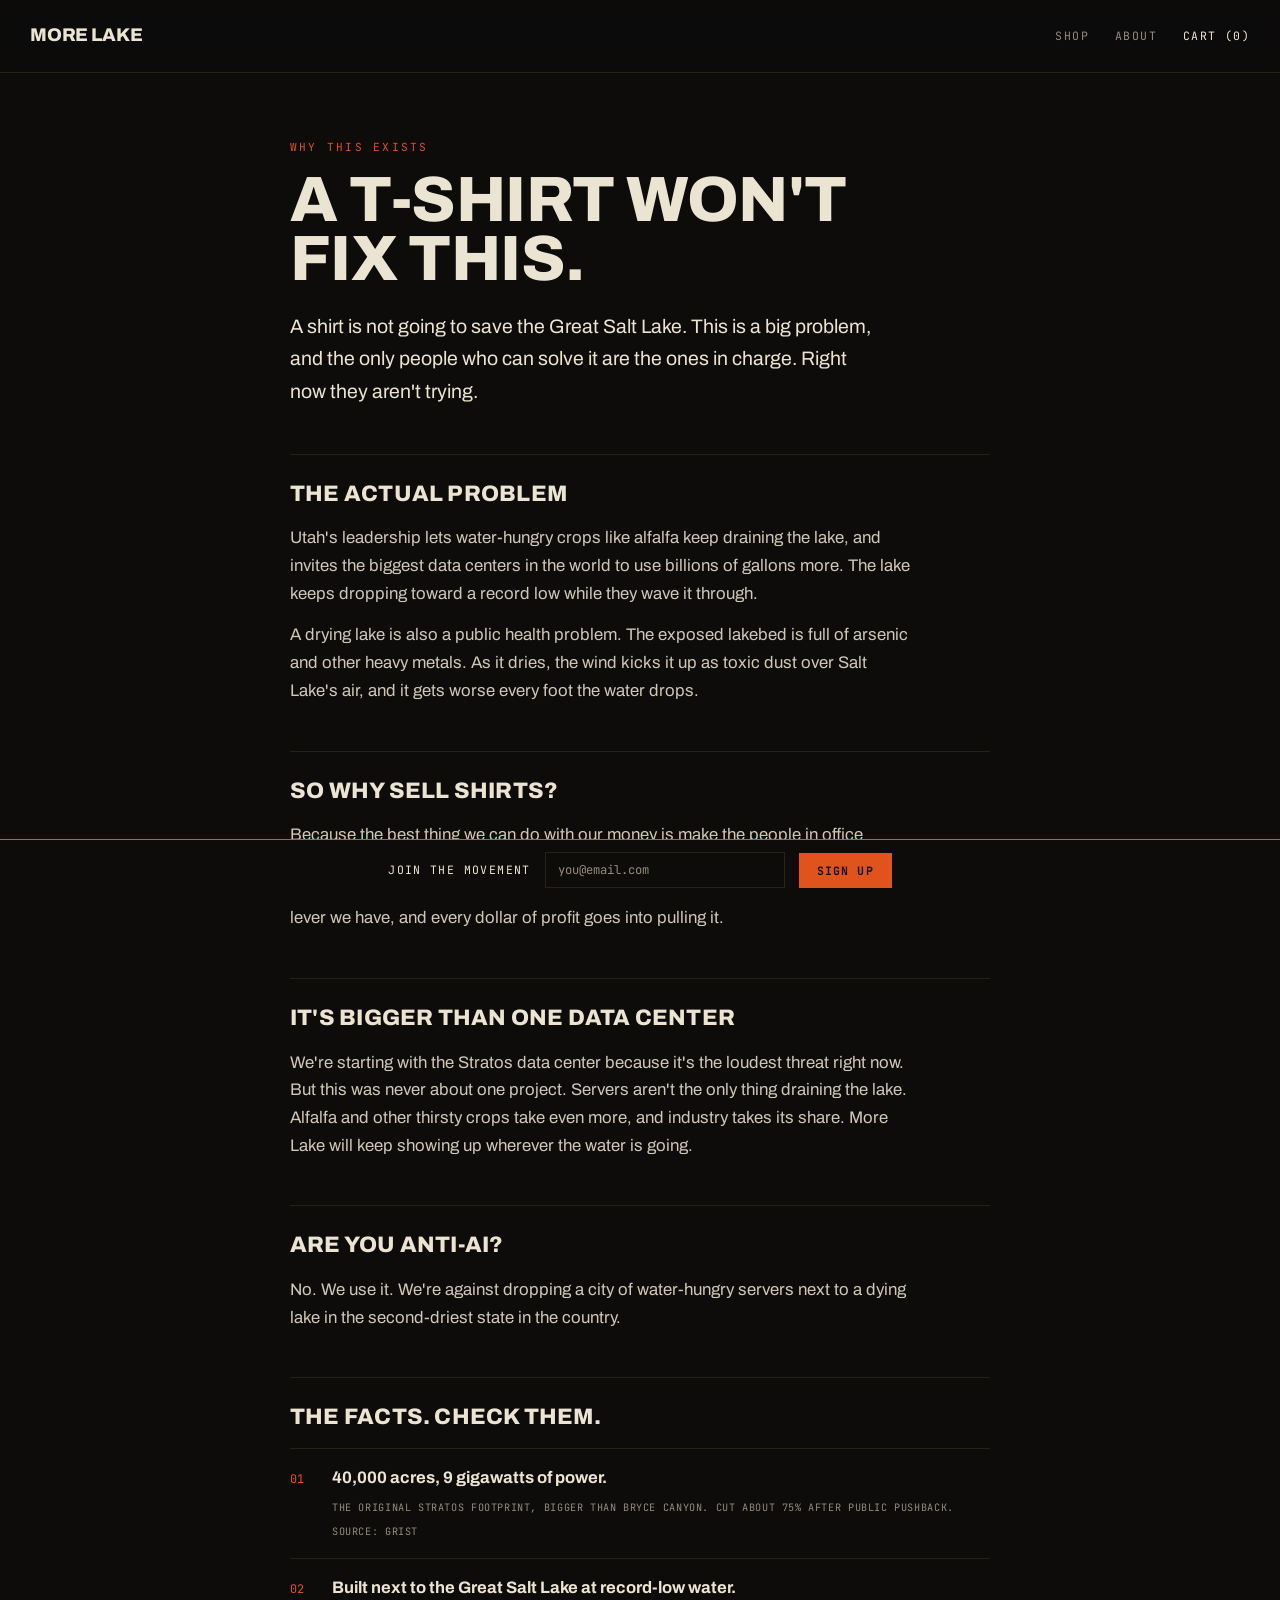
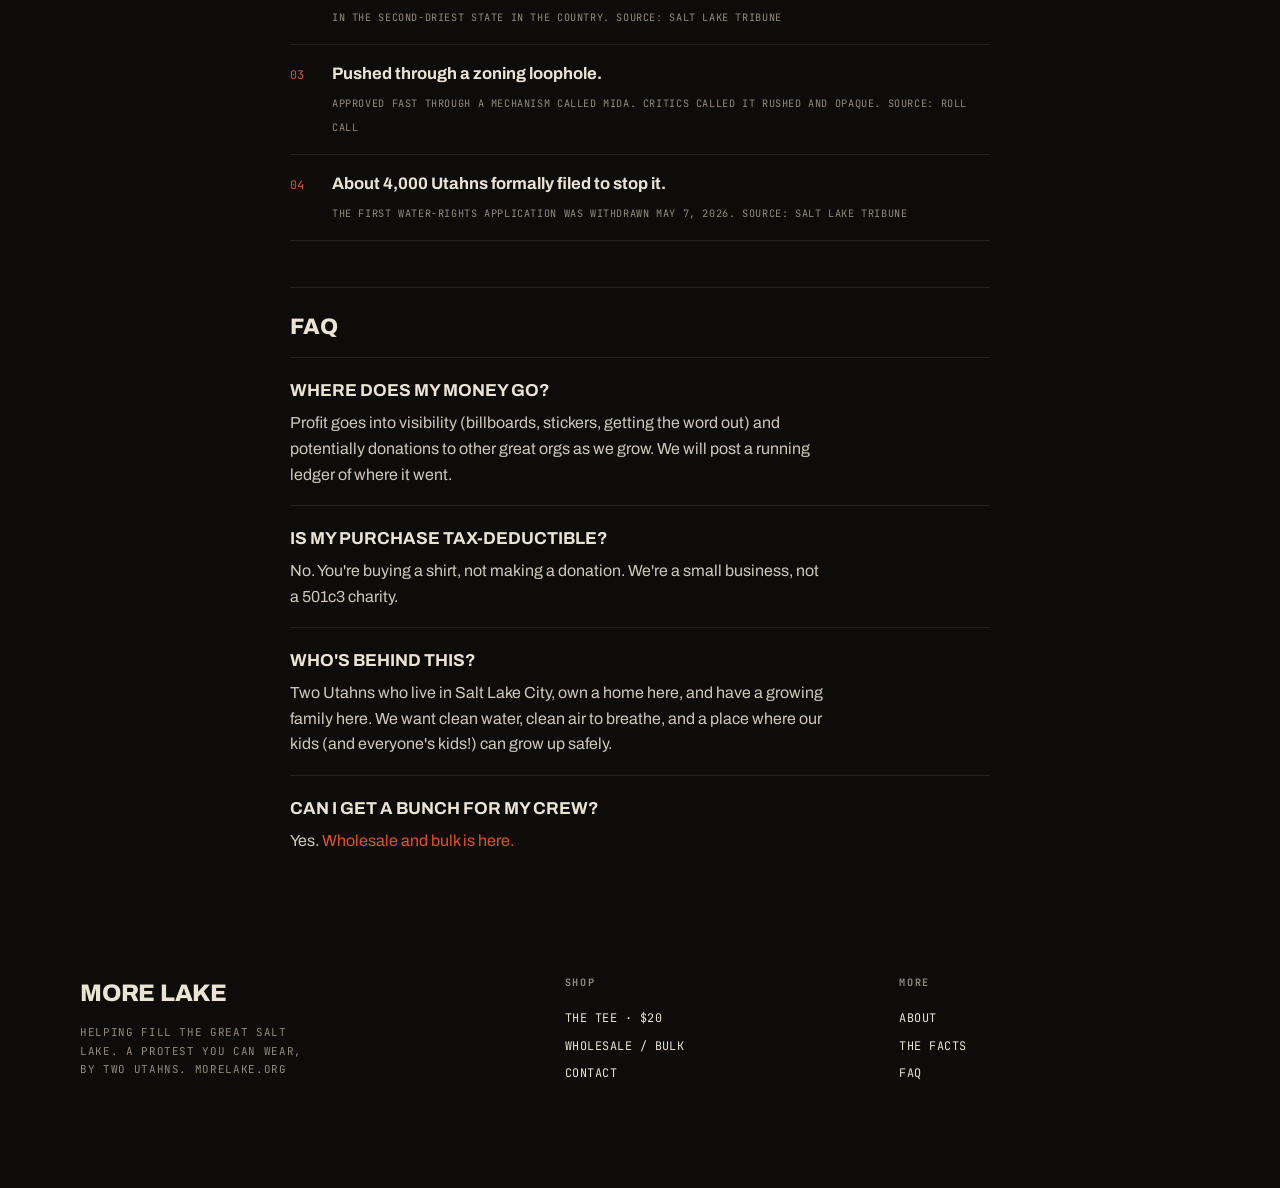
==== about.html @ 772d0efd "Initial commit: More Lake static site Shop, about, wholesale, contact. Animated dithered Great Salt " ====
<!DOCTYPE html>
<html lang="en">
<head>
<meta charset="UTF-8">
<meta name="viewport" content="width=device-width, initial-scale=1.0">
<meta http-equiv="Cache-Control" content="no-store, max-age=0">
<title>More Lake — About</title>
<link rel="preconnect" href="https://fonts.googleapis.com">
<link rel="preconnect" href="https://fonts.gstatic.com" crossorigin>
<link href="https://fonts.googleapis.com/css2?family=Archivo:wght@400;500;600;700;800;900&family=JetBrains+Mono:wght@400;500;700&display=swap" rel="stylesheet">
<link rel="stylesheet" href="styles.css">
</head>
<body>

<nav>
  <a href="index.html" class="wordmark">More Lake</a>
  <div class="navr">
    <a href="index.html#shop">SHOP</a>
    <a href="about.html">ABOUT</a>
    <a href="#" class="live">CART (0)</a>
  </div>
</nav>

<div class="page">
  <div class="eyebrow">Why this exists</div>
  <h1>A t-shirt won't<br>fix this.</h1>
  <p class="lede">A shirt is not going to save the Great Salt Lake. This is a big problem, and the only people who can solve it are the ones in charge. Right now they aren't trying.</p>

  <h2>The actual problem</h2>
  <p>Utah's leadership lets water-hungry crops like alfalfa keep draining the lake, and invites the biggest data centers in the world to use billions of gallons more. The lake keeps dropping toward a record low while they wave it through.</p>
  <p>A drying lake is also a public health problem. The exposed lakebed is full of arsenic and other heavy metals. As it dries, the wind kicks it up as toxic dust over Salt Lake's air, and it gets worse every foot the water drops.</p>

  <h2>So why sell shirts?</h2>
  <p>Because the best thing we can do with our money is make the people in office uncomfortable. Embarrassing billboards, press they can't ignore, shirts loud enough that nobody gets to pretend Utah is fine with this. Attention is the only real lever we have, and every dollar of profit goes into pulling it.</p>

  <h2>It's bigger than one data center</h2>
  <p>We're starting with the Stratos data center because it's the loudest threat right now. But this was never about one project. Servers aren't the only thing draining the lake. Alfalfa and other thirsty crops take even more, and industry takes its share. More Lake will keep showing up wherever the water is going.</p>

  <h2>Are you anti-AI?</h2>
  <p>No. We use it. We're against dropping a city of water-hungry servers next to a dying lake in the second-driest state in the country.</p>

  <h2 id="facts">The facts. Check them.</h2>
  <ul class="facts2">
    <li><span class="n">01</span><span><b>40,000 acres, 9 gigawatts of power.</b><small>The original Stratos footprint, bigger than Bryce Canyon. Cut about 75% after public pushback. Source: Grist</small></span></li>
    <li><span class="n">02</span><span><b>Built next to the Great Salt Lake at record-low water.</b><small>In the second-driest state in the country. Source: Salt Lake Tribune</small></span></li>
    <li><span class="n">03</span><span><b>Pushed through a zoning loophole.</b><small>Approved fast through a mechanism called MIDA. Critics called it rushed and opaque. Source: Roll Call</small></span></li>
    <li><span class="n">04</span><span><b>About 4,000 Utahns formally filed to stop it.</b><small>The first water-rights application was withdrawn May 7, 2026. Source: Salt Lake Tribune</small></span></li>
  </ul>

  <h2 id="faq">FAQ</h2>
  <div class="faq2">
    <div class="q">Where does my money go?</div>
    <div class="a">Profit goes into visibility (billboards, stickers, getting the word out) and potentially donations to other great orgs as we grow. We will post a running ledger of where it went.</div>
    <div class="q">Is my purchase tax-deductible?</div>
    <div class="a">No. You're buying a shirt, not making a donation. We're a small business, not a 501c3 charity.</div>
    <div class="q">Who's behind this?</div>
    <div class="a">Two Utahns who live in Salt Lake City, own a home here, and have a growing family here. We want clean water, clean air to breathe, and a place where our kids (and everyone's kids!) can grow up safely.</div>
    <div class="q">Can I get a bunch for my crew?</div>
    <div class="a">Yes. <a href="wholesale.html">Wholesale and bulk is here.</a></div>
  </div>
</div>

<footer>
  <div>
    <div class="fm">More Lake</div>
    <div class="ft">Helping fill the Great Salt Lake. A protest you can wear, by two Utahns. morelake.org</div>
  </div>
  <div>
    <h4>Shop</h4>
    <a href="index.html#shop">The tee · $20</a>
    <a href="wholesale.html">Wholesale / bulk</a>
    <a href="contact.html">Contact</a>
  </div>
  <div>
    <h4>More</h4>
    <a href="about.html">About</a>
    <a href="about.html#facts">The facts</a>
    <a href="about.html#faq">FAQ</a>
  </div>
</footer>

<form class="emailbar" id="emailbar">
  <span class="lbl">JOIN THE MOVEMENT</span>
  <input type="email" placeholder="you@email.com" aria-label="email">
  <button type="submit">SIGN UP</button>
</form>

<script>
  document.getElementById('emailbar').addEventListener('submit',function(e){e.preventDefault();var b=this.querySelector('button');b.textContent='THANKS';setTimeout(function(){b.textContent='SIGN UP'},1500);});
</script>
</body>
</html>
---- styles.css ----
:root{
  --bg:#0d0c0b;
  --panel:#15130f;
  --bone:#ece4d2;
  --dim:#8c857658;
  --dim2:#938b7b;
  --orange:#e0531c;
  --blue:#5786a9;
  --line:#26221b;
}
*{box-sizing:border-box;margin:0;padding:0}
html{scroll-behavior:smooth}
body{
  font-family:'Archivo',Helvetica,Arial,sans-serif;
  background:var(--bg);color:var(--bone);
  line-height:1.5;padding-bottom:54px;-webkit-font-smoothing:antialiased;overflow-x:hidden;
}
a{color:inherit;text-decoration:none}
img{max-width:100%;display:block}
.mono{font-family:'JetBrains Mono',monospace}
.dotmark{color:var(--orange)}

/* nav */
nav{display:flex;align-items:center;justify-content:space-between;padding:22px 30px;
  position:sticky;top:0;background:rgba(13,12,11,.82);backdrop-filter:blur(10px);z-index:40;border-bottom:1px solid var(--line)}
.wordmark{font-weight:800;font-size:1.15rem;letter-spacing:-.01em;text-transform:uppercase}
.navr{display:flex;gap:26px;align-items:center;font-family:'JetBrains Mono',monospace;font-size:.72rem;letter-spacing:.12em;text-transform:uppercase;color:var(--dim2)}
.navr a:hover{color:var(--orange)}
.navr .live{color:var(--bone)}

/* hero */
.hero{display:flex;flex-direction:column;align-items:center;text-align:center;padding:44px 26px 80px}
.hero h1{font-weight:800;font-size:clamp(2.4rem,6vw,4.6rem);letter-spacing:-.02em;text-transform:uppercase;line-height:.9}
.hero .tag{margin-top:18px;font-family:'JetBrains Mono',monospace;font-size:.8rem;letter-spacing:.18em;text-transform:uppercase;color:var(--dim2)}
.lake-wrap{margin-top:14px;width:100%;max-width:520px;position:relative}
#lakeCanvas{display:block;margin:0 auto}
.lake-cap{margin-top:14px;font-family:'JetBrains Mono',monospace;font-size:.64rem;letter-spacing:.22em;text-transform:uppercase;color:var(--dim2)}
.lake-cap .dotmark{margin:0 6px}

/* product */
.product{border-top:1px solid var(--line);padding:80px 30px;display:grid;grid-template-columns:1fr 1fr;gap:60px;max-width:1180px;margin:0 auto}
.gallery .main{width:100%;aspect-ratio:1/1;object-fit:contain;background:#fff;border:1px solid var(--line);padding:9%}
.thumbs{display:flex;gap:10px;margin-top:10px}
.thumbs img{width:76px;height:76px;object-fit:contain;background:#fff;border:1px solid var(--line);cursor:pointer;opacity:.5;transition:.15s}
.thumbs img:hover,.thumbs img.on{opacity:1;border-color:var(--orange)}
.buy{display:flex;flex-direction:column;justify-content:center;gap:20px}
.buy h2{font-weight:800;font-size:clamp(2rem,4vw,2.9rem);text-transform:uppercase;letter-spacing:-.01em;line-height:.96}
.buy .price{font-weight:800;font-size:2rem}
.buy .desc{font-size:1rem;color:var(--bone);max-width:42ch}
.buy .desc .ph{color:var(--dim2)}
.specrow{font-family:'JetBrains Mono',monospace;font-size:.7rem;letter-spacing:.08em;text-transform:uppercase;color:var(--dim2);
  border-top:1px solid var(--line);border-bottom:1px solid var(--line);padding:14px 0;line-height:1.8}
.opt .olbl{font-family:'JetBrains Mono',monospace;font-size:.66rem;letter-spacing:.16em;text-transform:uppercase;color:var(--dim2);margin-bottom:10px}
.swatches{display:flex;gap:14px}
.sw{display:flex;flex-direction:column;align-items:center;gap:7px;cursor:pointer}
.sw .chip{width:46px;height:46px;border:1px solid var(--line)}
.sw.on .chip{border-color:var(--orange);box-shadow:0 0 0 1px var(--orange)}
.sw .nm{font-family:'JetBrains Mono',monospace;font-size:.6rem;letter-spacing:.08em;text-transform:uppercase;color:var(--dim2)}
.sw.on .nm{color:var(--bone)}
.chip-blue{background:#5786a9}
.chip-black{background:#1c1c1c}
.sizes{display:flex;gap:8px}
.sz{width:48px;height:48px;border:1px solid var(--line);display:grid;place-items:center;font-family:'JetBrains Mono',monospace;font-size:.8rem;cursor:pointer;background:transparent;color:var(--bone)}
.sz:hover{border-color:var(--bone)}
.sz.on{background:var(--bone);color:var(--bg);border-color:var(--bone)}
.addcart{width:100%;background:var(--orange);color:var(--bg);border:none;font-family:'JetBrains Mono',monospace;font-weight:700;
  font-size:.9rem;letter-spacing:.1em;text-transform:uppercase;padding:18px;cursor:pointer;transition:.15s}
.addcart:hover{background:var(--bone)}
.buy .fine{font-family:'JetBrains Mono',monospace;font-size:.64rem;letter-spacing:.1em;text-transform:uppercase;color:var(--dim2)}

/* values */
.values{display:grid;grid-template-columns:repeat(3,1fr);border-top:1px solid var(--line);border-bottom:1px solid var(--line)}
.values div,.values .vcell{padding:30px 24px;text-align:center;font-family:'JetBrains Mono',monospace;font-size:.72rem;letter-spacing:.1em;text-transform:uppercase;color:var(--bone)}
.values > * + *{border-left:1px solid var(--line)}
.values .vcell{display:block;transition:.15s}
.values .vcell .arr{color:var(--orange)}
.values .vcell:hover{background:var(--orange);color:var(--bg)}
.values .vcell:hover .arr{color:var(--bg)}

/* footer */
footer{padding:64px 30px 46px;display:grid;grid-template-columns:1.5fr 1fr 1fr;gap:34px;max-width:1180px;margin:0 auto}
footer .fm{font-weight:800;font-size:1.5rem;text-transform:uppercase;letter-spacing:-.01em}
footer .ft{margin-top:12px;font-family:'JetBrains Mono',monospace;font-size:.68rem;letter-spacing:.06em;text-transform:uppercase;color:var(--dim2);max-width:32ch;line-height:1.7}
footer h4{font-family:'JetBrains Mono',monospace;font-size:.64rem;letter-spacing:.16em;text-transform:uppercase;color:var(--dim2);margin-bottom:14px}
footer a{display:block;font-family:'JetBrains Mono',monospace;font-size:.74rem;letter-spacing:.04em;text-transform:uppercase;color:var(--bone);padding:5px 0}
footer a:hover{color:var(--orange)}

/* email bar */
.emailbar{position:fixed;bottom:0;left:0;right:0;z-index:50;background:var(--bg);border-top:1px solid var(--orange);
  display:flex;align-items:center;justify-content:center;gap:14px;padding:12px 16px;flex-wrap:wrap}
.emailbar .lbl{font-family:'JetBrains Mono',monospace;font-size:.72rem;letter-spacing:.12em;text-transform:uppercase;color:var(--bone)}
.emailbar input{font-family:'JetBrains Mono',monospace;background:transparent;border:1px solid var(--line);color:var(--bone);padding:9px 12px;font-size:.76rem;width:240px;max-width:46vw}
.emailbar input::placeholder{color:var(--dim2)}
.emailbar button{font-family:'JetBrains Mono',monospace;font-weight:700;text-transform:uppercase;font-size:.72rem;letter-spacing:.1em;background:var(--orange);color:var(--bg);border:none;padding:10px 18px;cursor:pointer}
.emailbar button:hover{background:var(--bone)}

@media(max-width:880px){
  .product{grid-template-columns:1fr;gap:34px}
  .values{grid-template-columns:1fr}
  .values > * + *{border-left:none;border-top:1px solid var(--line)}
  footer{grid-template-columns:1fr;gap:26px}
  .emailbar .lbl{display:none}
}

/* content pages: about / wholesale / contact */
.page{max-width:760px;margin:0 auto;padding:66px 30px 40px}
.page .eyebrow{font-family:'JetBrains Mono',monospace;font-size:.7rem;letter-spacing:.2em;text-transform:uppercase;color:var(--orange);margin-bottom:16px}
.page h1{font-weight:800;font-size:clamp(2.4rem,6vw,4rem);text-transform:uppercase;letter-spacing:-.01em;line-height:.92;margin-bottom:22px}
.page h2{font-weight:800;font-size:1.4rem;text-transform:uppercase;letter-spacing:.01em;margin:46px 0 14px;padding-top:22px;border-top:1px solid var(--line)}
.page p{font-size:1.05rem;color:#cfc8b8;max-width:62ch;margin-bottom:14px;line-height:1.65}
.page p.lede{font-size:1.22rem;color:var(--bone);max-width:54ch}
.page a.ln{color:var(--orange)}
.ph{display:inline-block;font-family:'JetBrains Mono',monospace;font-size:.56rem;font-weight:500;letter-spacing:.08em;text-transform:uppercase;color:var(--dim2);border:1px dashed var(--line);padding:1px 6px;vertical-align:middle}

.facts2{list-style:none;margin-top:6px}
.facts2 li{border-top:1px solid var(--line);padding:16px 0;display:flex;gap:16px;align-items:baseline}
.facts2 li:last-child{border-bottom:1px solid var(--line)}
.facts2 .n{font-family:'JetBrains Mono',monospace;font-size:.74rem;color:var(--orange);flex-shrink:0;width:26px}
.facts2 b{display:block;font-weight:700;font-size:1.04rem;margin-bottom:4px;color:var(--bone)}
.facts2 small{font-family:'JetBrains Mono',monospace;font-size:.64rem;letter-spacing:.06em;text-transform:uppercase;color:var(--dim2)}

.faq2{margin-top:8px}
.faq2 .q{font-weight:700;font-size:1.08rem;text-transform:uppercase;padding:20px 0 6px;border-top:1px solid var(--line)}
.faq2 .a{font-size:1rem;color:#cfc8b8;padding-bottom:18px;max-width:60ch;line-height:1.6}
.faq2 a{color:var(--orange)}

.form{margin-top:24px;display:flex;flex-direction:column;gap:16px;max-width:540px}
.form .two{display:grid;grid-template-columns:1fr 1fr;gap:16px}
.form .row{display:flex;flex-direction:column;gap:7px}
.form label{font-family:'JetBrains Mono',monospace;font-size:.64rem;letter-spacing:.14em;text-transform:uppercase;color:var(--dim2)}
.form input,.form textarea{font-family:'JetBrains Mono',monospace;background:transparent;border:1px solid var(--line);color:var(--bone);padding:12px 14px;font-size:.86rem}
.form input:focus,.form textarea:focus{outline:none;border-color:var(--orange)}
.form textarea{resize:vertical;min-height:120px}
.form button{justify-self:start;font-family:'JetBrains Mono',monospace;font-weight:700;text-transform:uppercase;font-size:.8rem;letter-spacing:.1em;background:var(--orange);color:var(--bg);border:none;padding:14px 26px;cursor:pointer}
.form button:hover{background:var(--bone)}
@media(max-width:560px){.form .two{grid-template-columns:1fr}}
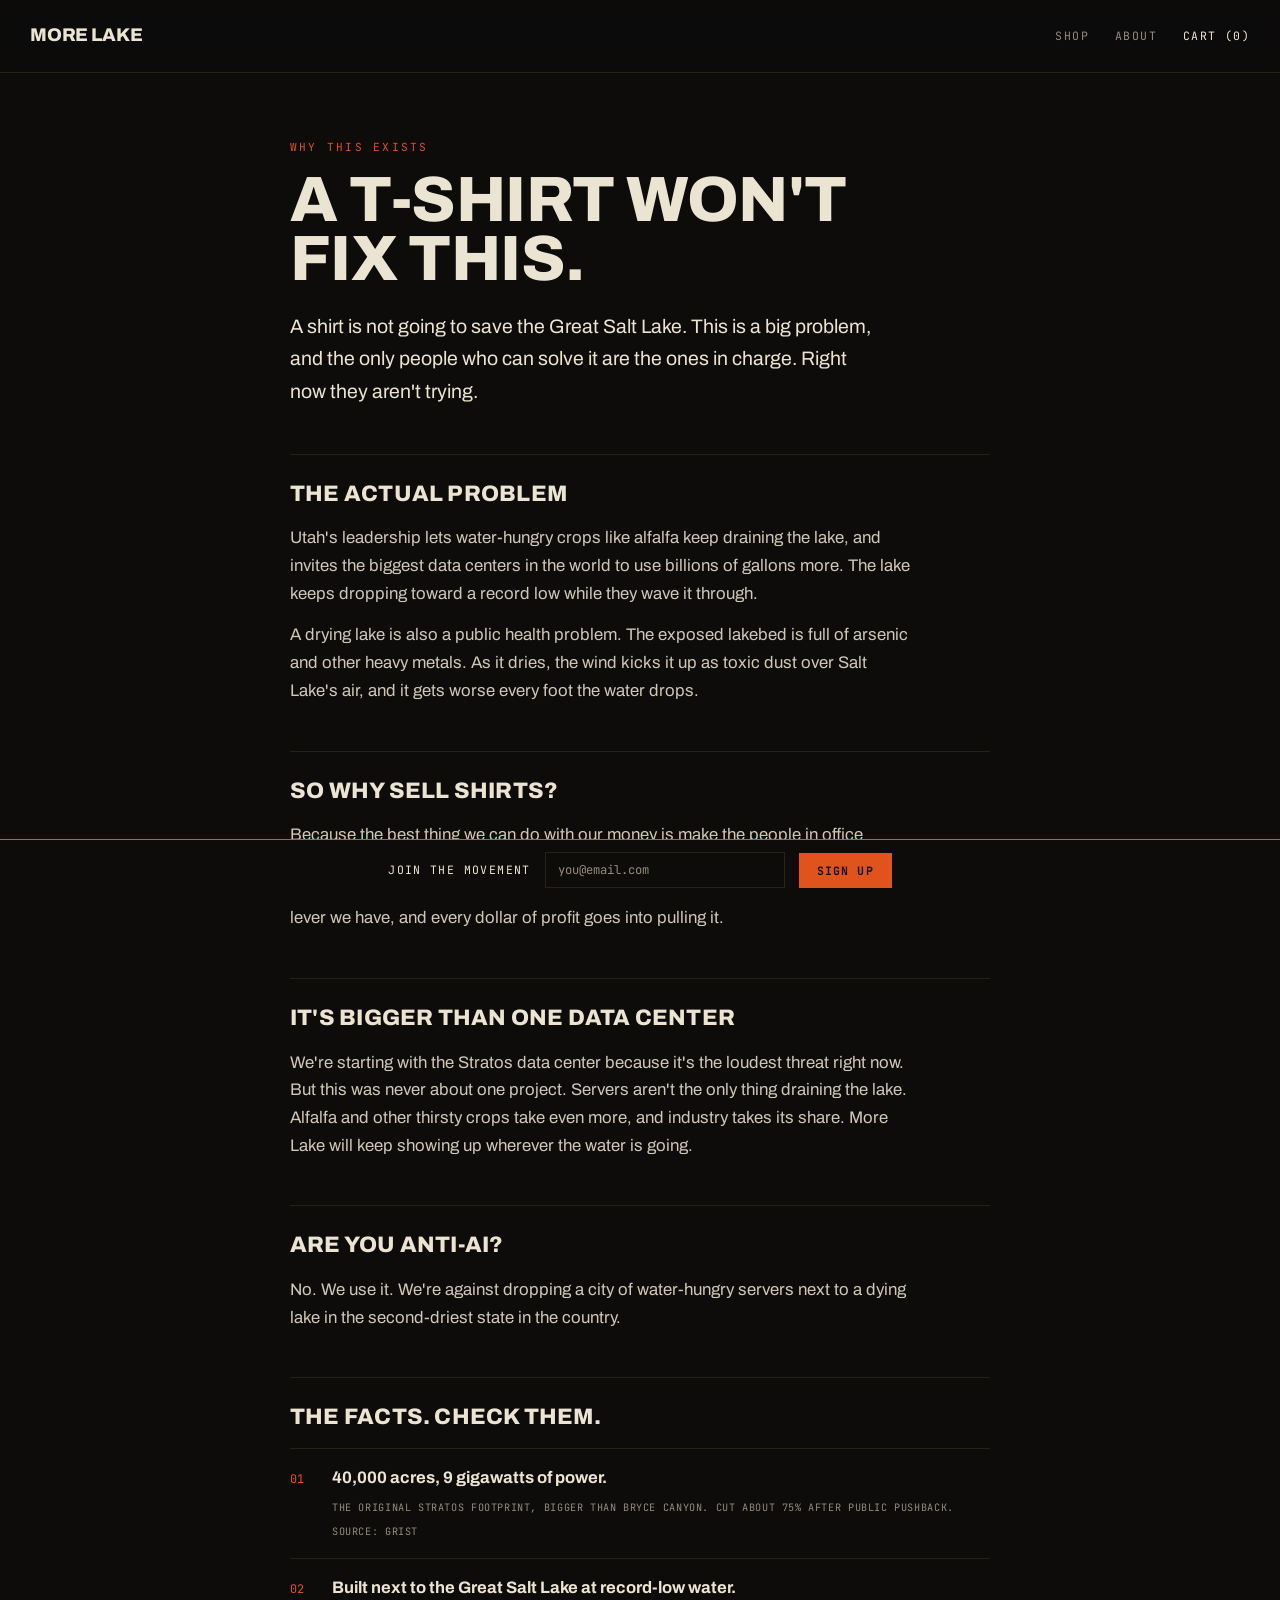
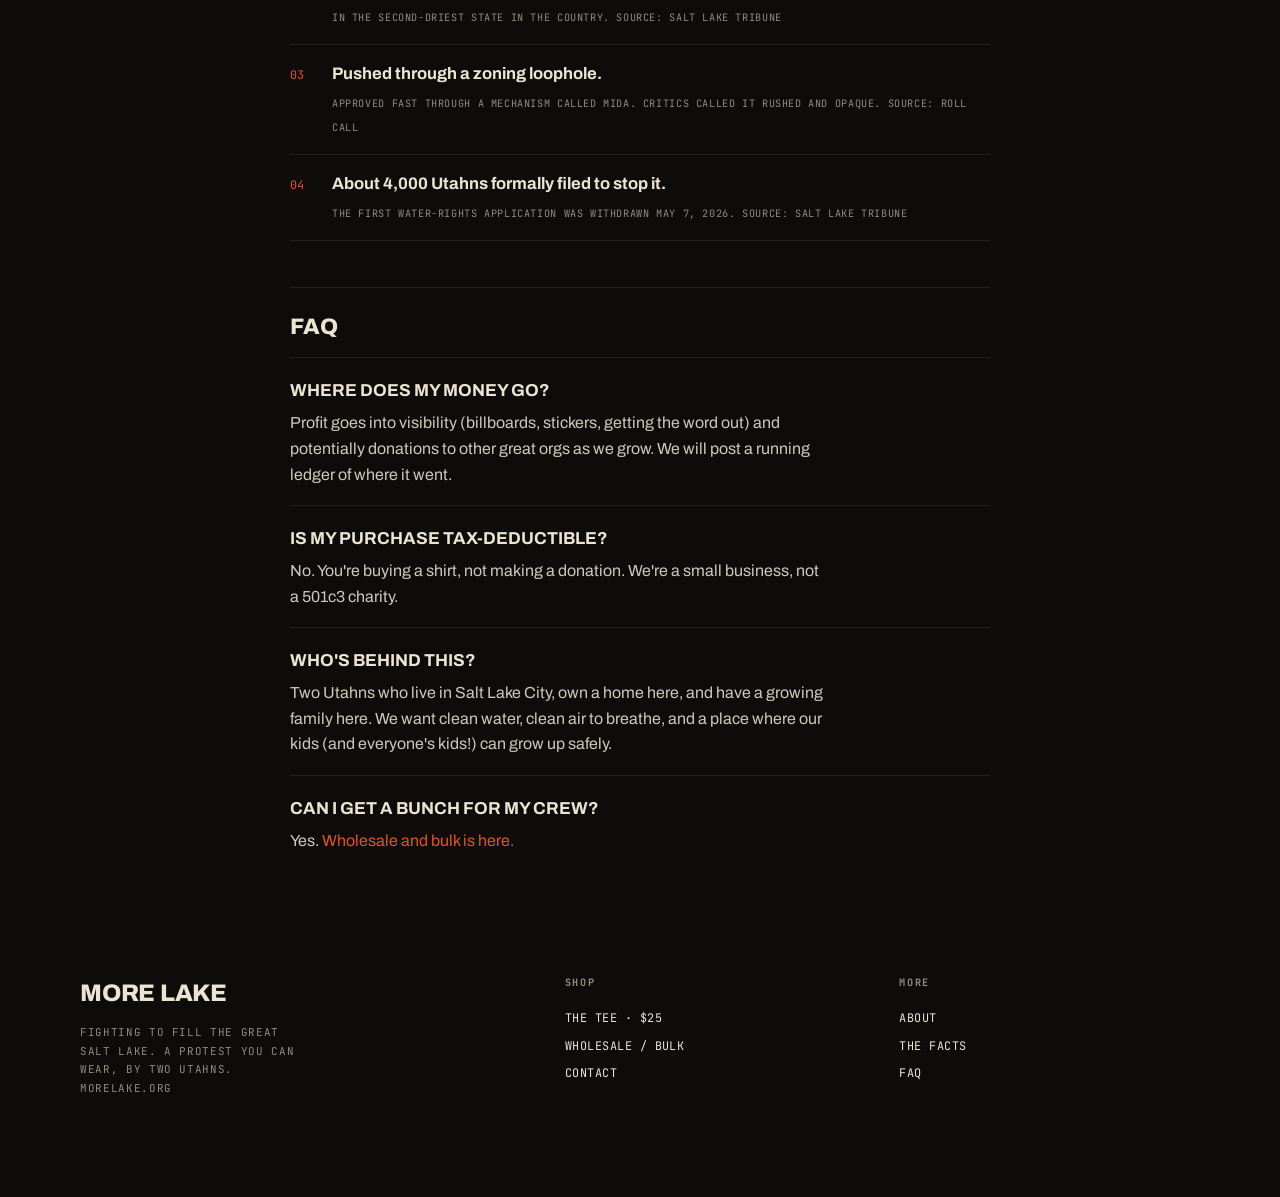
==== commit 4a3a56f6: "Update copy: tagline to 'Fighting to fill the Great Salt Lake', price $20 to $25, free shipping $40 " ====
--- a/about.html
+++ b/about.html
@@ -63,11 +63,11 @@
 <footer>
   <div>
     <div class="fm">More Lake</div>
-    <div class="ft">Helping fill the Great Salt Lake. A protest you can wear, by two Utahns. morelake.org</div>
+    <div class="ft">Fighting to fill the Great Salt Lake. A protest you can wear, by two Utahns. morelake.org</div>
   </div>
   <div>
     <h4>Shop</h4>
-    <a href="index.html#shop">The tee · $20</a>
+    <a href="index.html#shop">The tee · $25</a>
     <a href="wholesale.html">Wholesale / bulk</a>
     <a href="contact.html">Contact</a>
   </div>
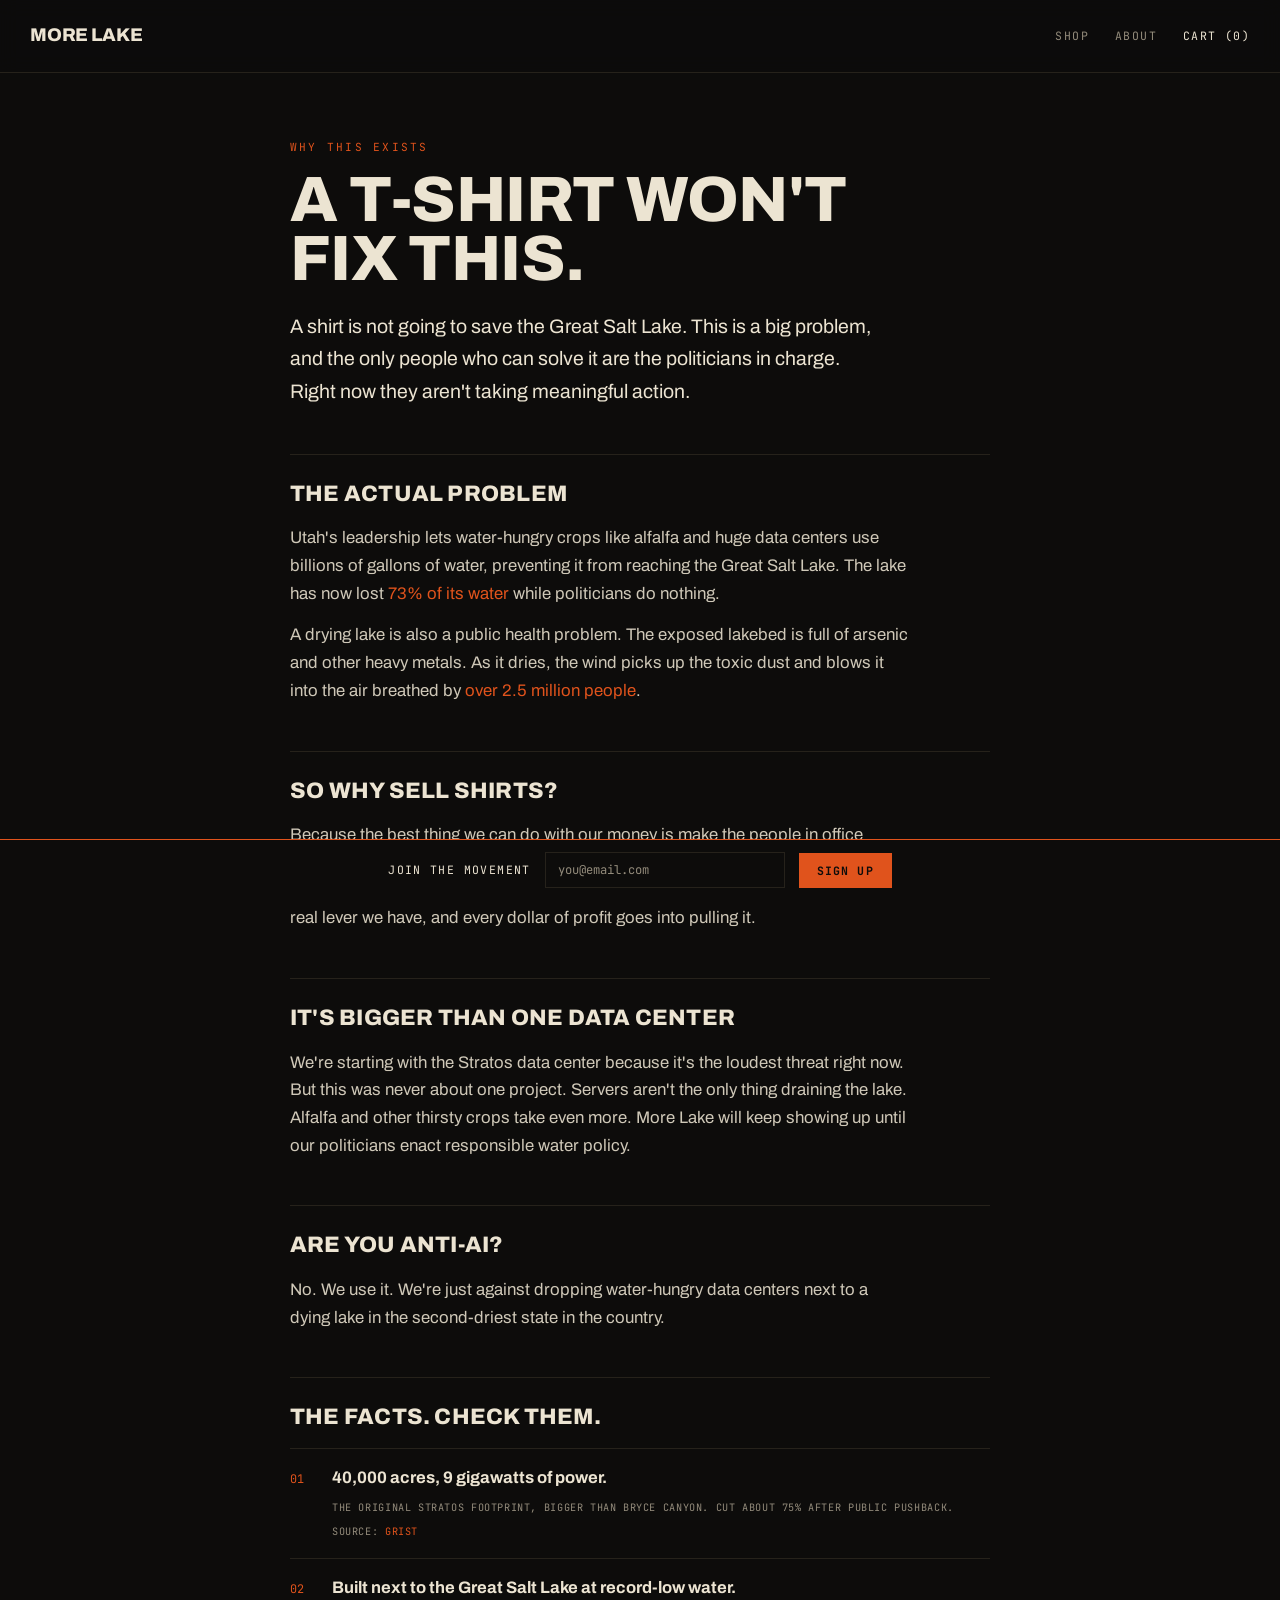
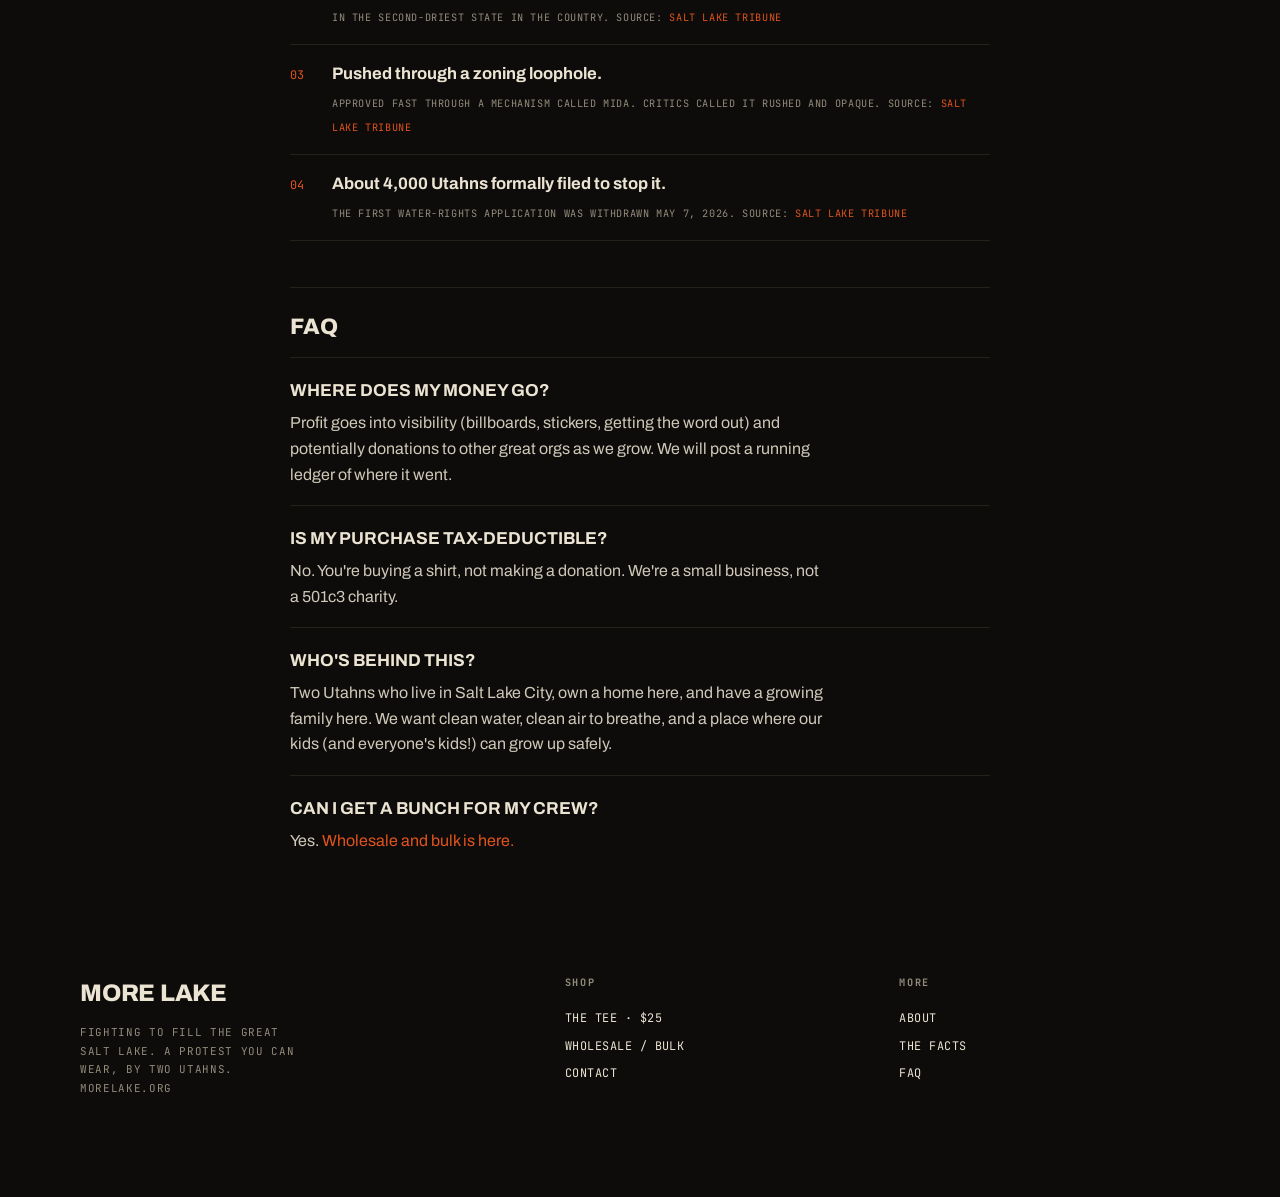
==== commit 52c08602: "Update About page copy and add sourced links - Refresh About prose: lede, the actual problem, why se" ====
--- a/about.html
+++ b/about.html
@@ -24,27 +24,27 @@
 <div class="page">
   <div class="eyebrow">Why this exists</div>
   <h1>A t-shirt won't<br>fix this.</h1>
-  <p class="lede">A shirt is not going to save the Great Salt Lake. This is a big problem, and the only people who can solve it are the ones in charge. Right now they aren't trying.</p>
+  <p class="lede">A shirt is not going to save the Great Salt Lake. This is a big problem, and the only people who can solve it are the politicians in charge. Right now they aren't taking meaningful action.</p>
 
   <h2>The actual problem</h2>
-  <p>Utah's leadership lets water-hungry crops like alfalfa keep draining the lake, and invites the biggest data centers in the world to use billions of gallons more. The lake keeps dropping toward a record low while they wave it through.</p>
-  <p>A drying lake is also a public health problem. The exposed lakebed is full of arsenic and other heavy metals. As it dries, the wind kicks it up as toxic dust over Salt Lake's air, and it gets worse every foot the water drops.</p>
+  <p>Utah's leadership lets water-hungry crops like alfalfa and huge data centers use billions of gallons of water, preventing it from reaching the Great Salt Lake. The lake has now lost <a class="ln" href="https://pws.byu.edu/great-salt-lake" target="_blank" rel="noopener">73% of its water</a> while politicians do nothing.</p>
+  <p>A drying lake is also a public health problem. The exposed lakebed is full of arsenic and other heavy metals. As it dries, the wind picks up the toxic dust and blows it into the air breathed by <a class="ln" href="https://www.thenation.com/article/environment/great-salt-lake-utah-water-levels-lakebed/" target="_blank" rel="noopener">over 2.5 million people</a>.</p>
 
   <h2>So why sell shirts?</h2>
-  <p>Because the best thing we can do with our money is make the people in office uncomfortable. Embarrassing billboards, press they can't ignore, shirts loud enough that nobody gets to pretend Utah is fine with this. Attention is the only real lever we have, and every dollar of profit goes into pulling it.</p>
+  <p>Because the best thing we can do with our money is make the people in office uncomfortable. Embarrassing billboards, press they can't ignore, shirts loud enough that nobody gets to pretend Utahns are fine with this. Attention is the only real lever we have, and every dollar of profit goes into pulling it.</p>
 
   <h2>It's bigger than one data center</h2>
-  <p>We're starting with the Stratos data center because it's the loudest threat right now. But this was never about one project. Servers aren't the only thing draining the lake. Alfalfa and other thirsty crops take even more, and industry takes its share. More Lake will keep showing up wherever the water is going.</p>
+  <p>We're starting with the Stratos data center because it's the loudest threat right now. But this was never about one project. Servers aren't the only thing draining the lake. Alfalfa and other thirsty crops take even more. More Lake will keep showing up until our politicians enact responsible water policy.</p>
 
   <h2>Are you anti-AI?</h2>
-  <p>No. We use it. We're against dropping a city of water-hungry servers next to a dying lake in the second-driest state in the country.</p>
+  <p>No. We use it. We're just against dropping water-hungry data centers next to a dying lake in the second-driest state in the country.</p>
 
   <h2 id="facts">The facts. Check them.</h2>
   <ul class="facts2">
-    <li><span class="n">01</span><span><b>40,000 acres, 9 gigawatts of power.</b><small>The original Stratos footprint, bigger than Bryce Canyon. Cut about 75% after public pushback. Source: Grist</small></span></li>
-    <li><span class="n">02</span><span><b>Built next to the Great Salt Lake at record-low water.</b><small>In the second-driest state in the country. Source: Salt Lake Tribune</small></span></li>
-    <li><span class="n">03</span><span><b>Pushed through a zoning loophole.</b><small>Approved fast through a mechanism called MIDA. Critics called it rushed and opaque. Source: Roll Call</small></span></li>
-    <li><span class="n">04</span><span><b>About 4,000 Utahns formally filed to stop it.</b><small>The first water-rights application was withdrawn May 7, 2026. Source: Salt Lake Tribune</small></span></li>
+    <li><span class="n">01</span><span><b>40,000 acres, 9 gigawatts of power.</b><small>The original Stratos footprint, bigger than Bryce Canyon. Cut about 75% after public pushback. Source: <a class="ln" href="https://grist.org/business/utah-data-center-salt-lake-hyperscale-box-elder/" target="_blank" rel="noopener">Grist</a></small></span></li>
+    <li><span class="n">02</span><span><b>Built next to the Great Salt Lake at record-low water.</b><small>In the second-driest state in the country. Source: <a class="ln" href="https://www.sltrib.com/news/environment/2026/05/15/will-utahs-great-salt-lake-hit/" target="_blank" rel="noopener">Salt Lake Tribune</a></small></span></li>
+    <li><span class="n">03</span><span><b>Pushed through a zoning loophole.</b><small>Approved fast through a mechanism called MIDA. Critics called it rushed and opaque. Source: <a class="ln" href="https://www.sltrib.com/news/2026/06/04/lawsuit-mida-box-elder-leaders/" target="_blank" rel="noopener">Salt Lake Tribune</a></small></span></li>
+    <li><span class="n">04</span><span><b>About 4,000 Utahns formally filed to stop it.</b><small>The first water-rights application was withdrawn May 7, 2026. Source: <a class="ln" href="https://www.sltrib.com/news/environment/2026/05/07/after-thousands-utahns-protest/" target="_blank" rel="noopener">Salt Lake Tribune</a></small></span></li>
   </ul>
 
   <h2 id="faq">FAQ</h2>
--- a/styles.css
+++ b/styles.css
@@ -67,6 +67,50 @@
   font-size:.9rem;letter-spacing:.1em;text-transform:uppercase;padding:18px;cursor:pointer;transition:.15s}
 .addcart:hover{background:var(--bone)}
 .buy .fine{font-family:'JetBrains Mono',monospace;font-size:.64rem;letter-spacing:.1em;text-transform:uppercase;color:var(--dim2)}
+.sz.soldout,.sz.soldout.on{cursor:not-allowed;color:var(--dim2);background:transparent;border-color:var(--line);text-decoration:none;background-image:linear-gradient(135deg,transparent calc(50% - 1px),var(--dim2) calc(50% - 1px),var(--dim2) calc(50% + 1px),transparent calc(50% + 1px))}
+.addcart.soldout{background:var(--line);color:var(--dim2);cursor:not-allowed}
+.addcart.soldout:hover{background:var(--line)}
+.stocknote{font-family:'JetBrains Mono',monospace;font-size:.66rem;letter-spacing:.08em;text-transform:uppercase;min-height:.9em}
+.stocknote.low{color:var(--orange)}
+.stocknote.out{color:var(--dim2)}
+
+/* qty stepper */
+.qtybox{display:inline-flex;align-items:center;border:1px solid var(--line)}
+.qbtn{background:none;border:none;color:var(--bone);width:44px;height:46px;font-size:1.1rem;cursor:pointer;font-family:'JetBrains Mono',monospace;line-height:1}
+.qbtn:hover{background:#1a1813}
+.qval{font-family:'JetBrains Mono',monospace;font-size:.9rem;min-width:40px;text-align:center}
+
+/* cart drawer */
+.cart-backdrop{position:fixed;inset:0;background:rgba(0,0,0,.55);opacity:0;visibility:hidden;transition:opacity .25s,visibility .25s;z-index:90}
+.cart-backdrop.open{opacity:1;visibility:visible}
+.cart-drawer{position:fixed;top:0;right:0;height:100%;width:min(410px,92vw);background:var(--bg);border-left:1px solid var(--line);transform:translateX(100%);transition:transform .28s cubic-bezier(.2,.7,.2,1);z-index:91;display:flex;flex-direction:column}
+.cart-drawer.open{transform:none}
+.cart-head{display:flex;align-items:center;justify-content:space-between;padding:24px 24px 18px;border-bottom:1px solid var(--line);font-family:'JetBrains Mono',monospace;font-size:.8rem;letter-spacing:.16em;text-transform:uppercase}
+.cart-close{background:none;border:none;color:var(--bone);font-size:1.1rem;cursor:pointer;line-height:1}
+.cart-close:hover{color:var(--orange)}
+.cart-msg{display:none;margin:14px 24px 0;padding:9px 12px;border:1px solid var(--orange);color:var(--orange);font-family:'JetBrains Mono',monospace;font-size:.66rem;font-weight:500;line-height:1.45;letter-spacing:.05em;text-transform:uppercase}
+.cart-msg.show{display:block}
+.cart-items{flex:1;overflow-y:auto;padding:6px 24px}
+.cart-empty{font-family:'JetBrains Mono',monospace;font-size:.72rem;letter-spacing:.08em;text-transform:uppercase;color:var(--dim2);text-align:center;padding:48px 0}
+.cart-line{display:flex;gap:14px;padding:18px 0;border-bottom:1px solid var(--line)}
+.cart-line img{width:62px;height:62px;object-fit:contain;background:#fff;border:1px solid var(--line);flex-shrink:0;padding:4px}
+.cl-info{flex:1;min-width:0}
+.cl-title{font-weight:700;font-size:.82rem;text-transform:uppercase;line-height:1.05}
+.cl-variant{font-family:'JetBrains Mono',monospace;font-size:.62rem;letter-spacing:.06em;text-transform:uppercase;color:var(--dim2);margin-top:5px}
+.cl-bottom{display:flex;align-items:center;gap:14px;margin-top:11px}
+.cl-qty{display:inline-flex;align-items:center;border:1px solid var(--line)}
+.cl-qty button{background:none;border:none;color:var(--bone);width:26px;height:26px;cursor:pointer;font-size:.85rem;font-family:'JetBrains Mono',monospace;line-height:1}
+.cl-qty button:hover{color:var(--orange)}
+.cl-qty span{font-family:'JetBrains Mono',monospace;font-size:.72rem;min-width:26px;text-align:center}
+.cl-remove{background:none;border:none;color:var(--dim2);font-family:'JetBrains Mono',monospace;font-size:.58rem;letter-spacing:.08em;text-transform:uppercase;cursor:pointer;text-decoration:underline;padding:0}
+.cl-remove:hover{color:var(--bone)}
+.cl-price{font-family:'JetBrains Mono',monospace;font-size:.78rem;align-self:flex-start;white-space:nowrap}
+.cart-foot{border-top:1px solid var(--line);padding:18px 24px 22px}
+.cart-sub{display:flex;justify-content:space-between;font-family:'JetBrains Mono',monospace;font-size:.82rem;letter-spacing:.06em;text-transform:uppercase;margin-bottom:14px}
+.cart-checkout{width:100%;background:var(--orange);color:var(--bg);border:none;font-family:'JetBrains Mono',monospace;font-weight:700;font-size:.9rem;letter-spacing:.1em;text-transform:uppercase;padding:16px;cursor:pointer}
+.cart-checkout:hover{background:var(--bone)}
+.cart-continue{width:100%;background:none;border:none;color:var(--dim2);font-family:'JetBrains Mono',monospace;font-size:.68rem;letter-spacing:.1em;text-transform:uppercase;padding:14px 0 2px;cursor:pointer}
+.cart-continue:hover{color:var(--bone)}
 
 /* values */
 .values{display:grid;grid-template-columns:repeat(3,1fr);border-top:1px solid var(--line);border-bottom:1px solid var(--line)}
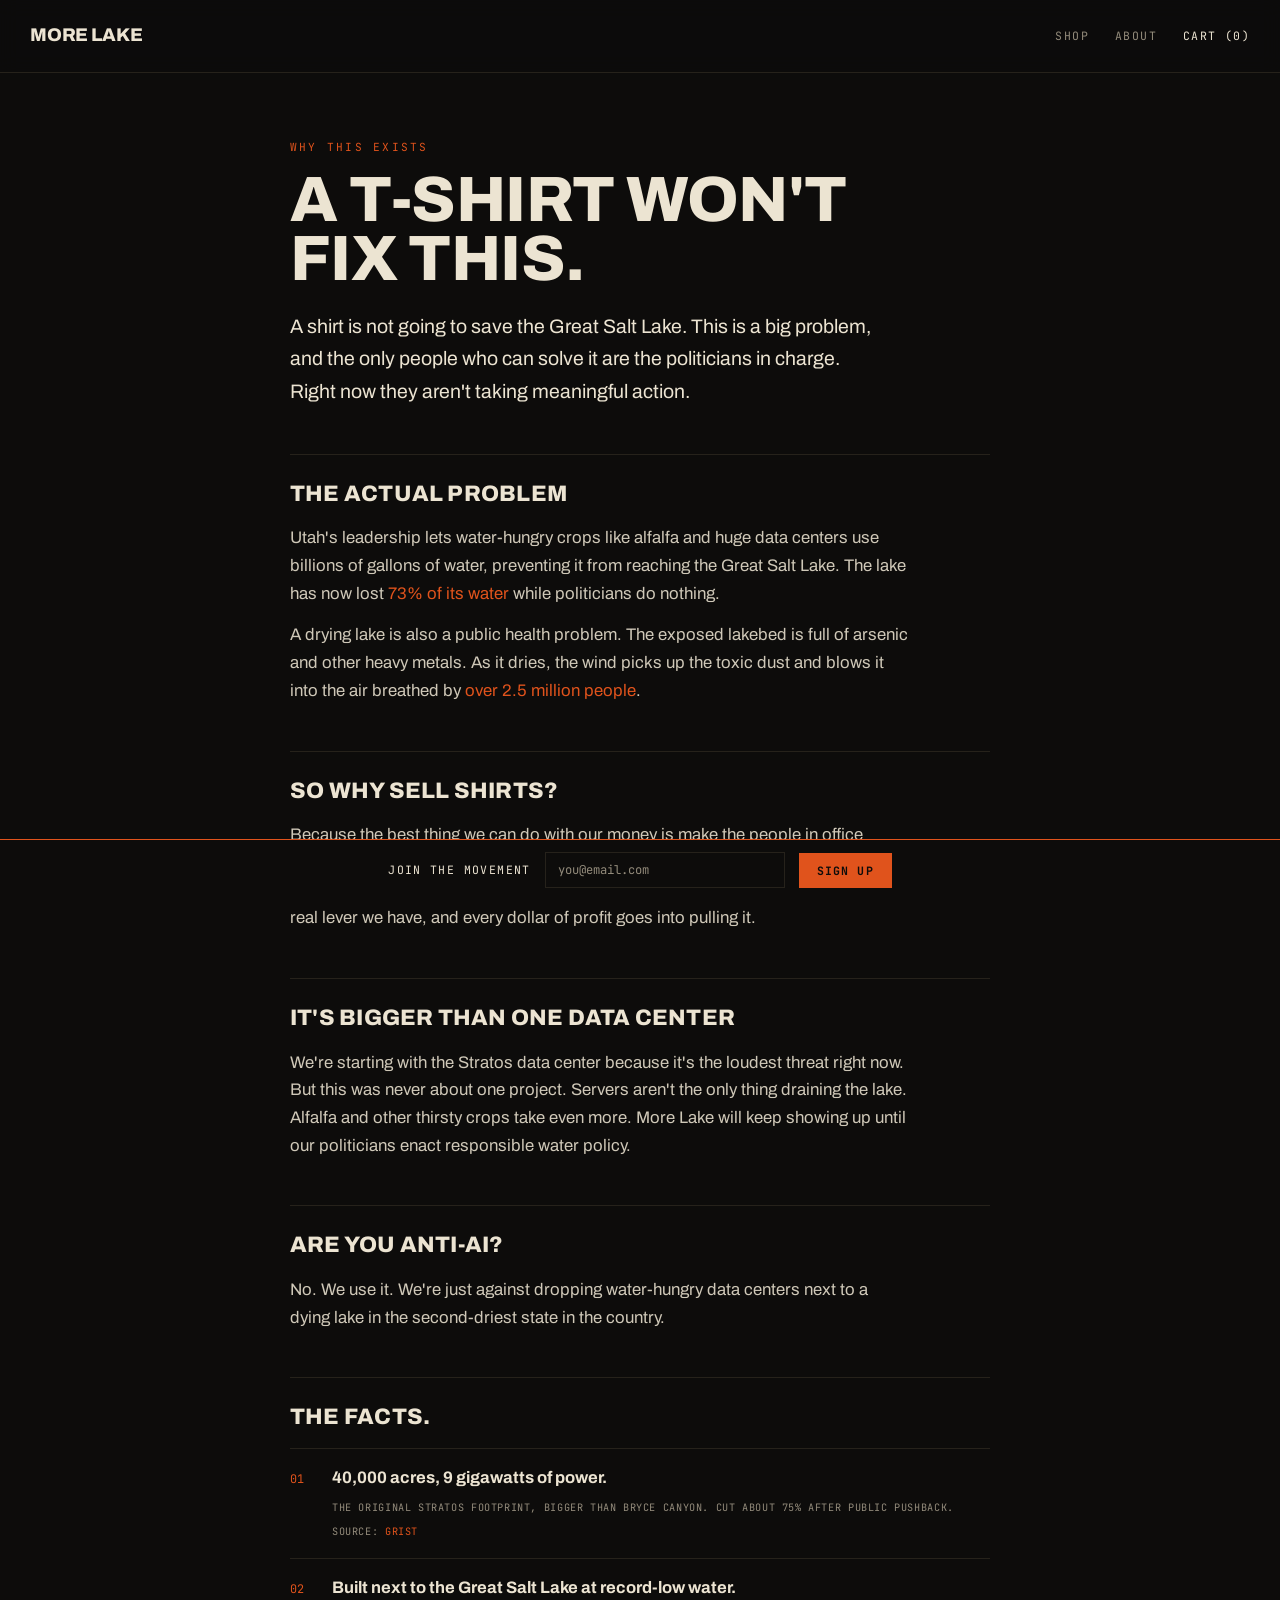
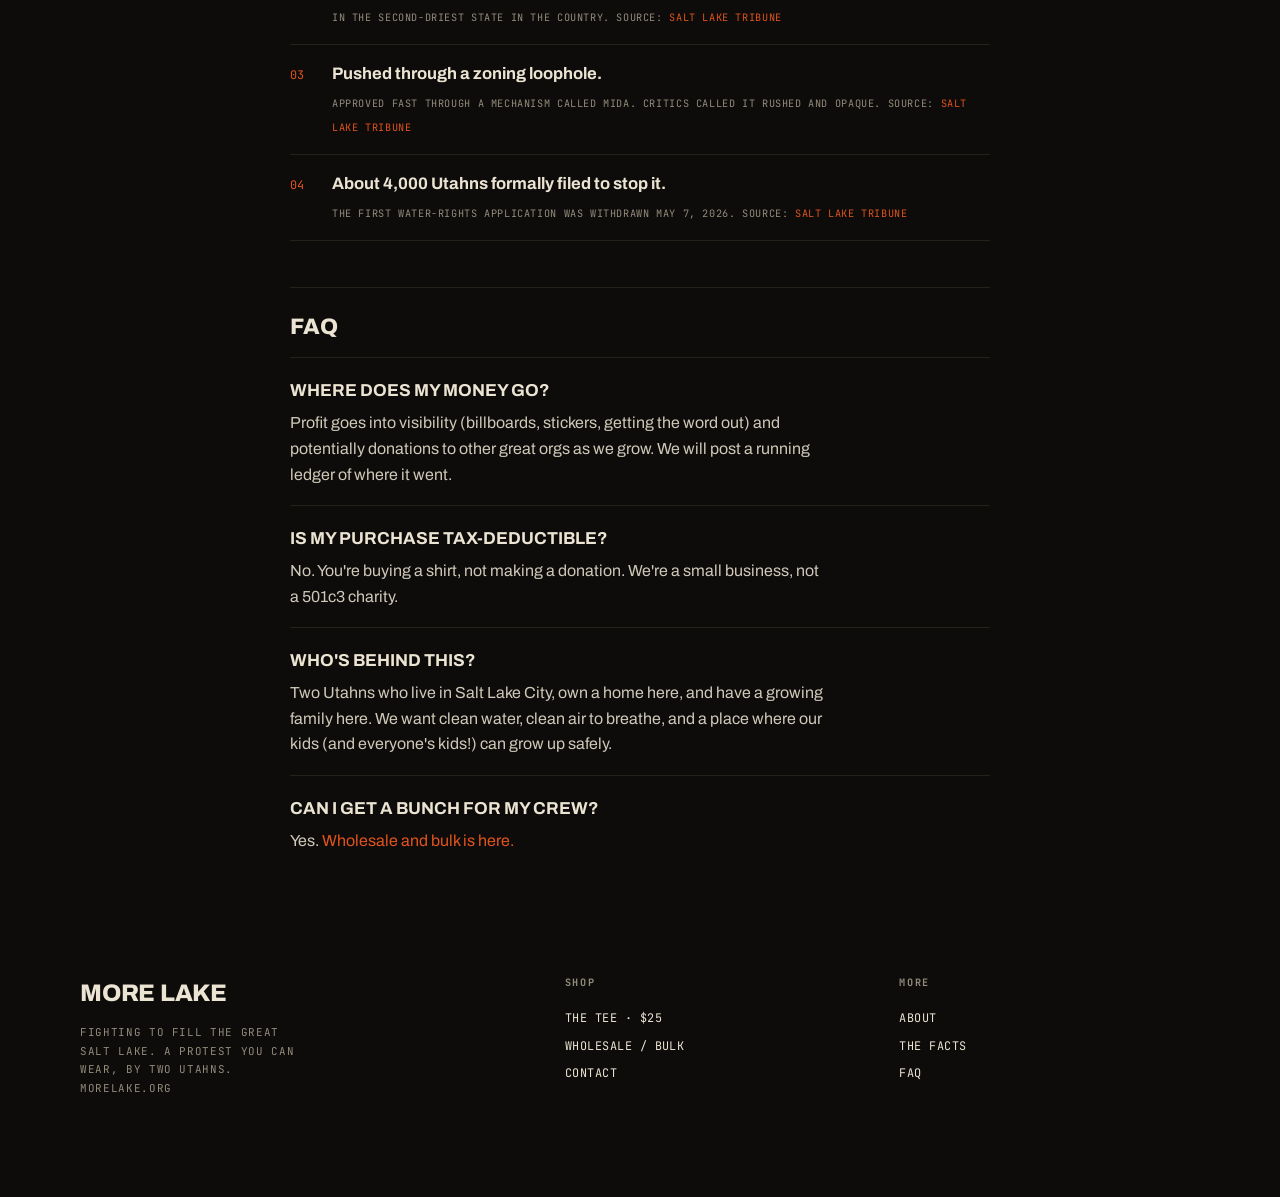
==== commit bfc67334: "Trim About page facts heading to "The facts." Co-Authored-By: Claude Opus 4.8 <noreply@anthropic.com" ====
--- a/about.html
+++ b/about.html
@@ -9,6 +9,28 @@
 <link rel="preconnect" href="https://fonts.gstatic.com" crossorigin>
 <link href="https://fonts.googleapis.com/css2?family=Archivo:wght@400;500;600;700;800;900&family=JetBrains+Mono:wght@400;500;700&display=swap" rel="stylesheet">
 <link rel="stylesheet" href="styles.css">
+<meta name="description" content="Fighting to fill the Great Salt Lake. Buy a t-shirt to support the cause.">
+<link rel="icon" type="image/png" sizes="32x32" href="assets/favicon-32.png">
+<link rel="icon" type="image/png" sizes="16x16" href="assets/favicon-16.png">
+<link rel="apple-touch-icon" href="assets/apple-touch-icon.png">
+<meta property="og:type" content="website">
+<meta property="og:site_name" content="More Lake">
+<meta property="og:title" content="More Lake">
+<meta property="og:description" content="Fighting to fill the Great Salt Lake. Buy a t-shirt to support the cause.">
+<meta property="og:url" content="https://morelake.org/about.html">
+<meta property="og:image" content="https://morelake.org/assets/og.png">
+<meta property="og:image:width" content="1200">
+<meta property="og:image:height" content="630">
+<meta name="twitter:card" content="summary_large_image">
+<meta name="twitter:title" content="More Lake">
+<meta name="twitter:description" content="Fighting to fill the Great Salt Lake. Buy a t-shirt to support the cause.">
+<meta name="twitter:image" content="https://morelake.org/assets/og.png">
+<!-- Privacy-friendly analytics by Plausible -->
+<script async src="https://plausible.io/js/pa-uACn6INr_4pYyC8AbRy3_.js"></script>
+<script>
+  window.plausible=window.plausible||function(){(plausible.q=plausible.q||[]).push(arguments)},plausible.init=plausible.init||function(i){plausible.o=i||{}};
+  plausible.init()
+</script>
 </head>
 <body>
 
@@ -39,7 +61,7 @@
   <h2>Are you anti-AI?</h2>
   <p>No. We use it. We're just against dropping water-hungry data centers next to a dying lake in the second-driest state in the country.</p>
 
-  <h2 id="facts">The facts. Check them.</h2>
+  <h2 id="facts">The facts.</h2>
   <ul class="facts2">
     <li><span class="n">01</span><span><b>40,000 acres, 9 gigawatts of power.</b><small>The original Stratos footprint, bigger than Bryce Canyon. Cut about 75% after public pushback. Source: <a class="ln" href="https://grist.org/business/utah-data-center-salt-lake-hyperscale-box-elder/" target="_blank" rel="noopener">Grist</a></small></span></li>
     <li><span class="n">02</span><span><b>Built next to the Great Salt Lake at record-low water.</b><small>In the second-driest state in the country. Source: <a class="ln" href="https://www.sltrib.com/news/environment/2026/05/15/will-utahs-great-salt-lake-hit/" target="_blank" rel="noopener">Salt Lake Tribune</a></small></span></li>
@@ -85,8 +107,6 @@
   <button type="submit">SIGN UP</button>
 </form>
 
-<script>
-  document.getElementById('emailbar').addEventListener('submit',function(e){e.preventDefault();var b=this.querySelector('button');b.textContent='THANKS';setTimeout(function(){b.textContent='SIGN UP'},1500);});
-</script>
+<script src="forms.js"></script>
 </body>
 </html>
--- a/styles.css
+++ b/styles.css
@@ -28,6 +28,16 @@
 .navr a:hover{color:var(--orange)}
 .navr .live{color:var(--bone)}
 
+/* free-shipping bar */
+.shipbar{position:relative;padding:9px 40px;
+  background:var(--panel);border-bottom:1px solid var(--line);
+  font-family:'JetBrains Mono',monospace;font-size:.64rem;letter-spacing:.16em;text-transform:uppercase;color:var(--bone);text-align:center}
+.shipbar b{color:var(--orange);font-weight:700}
+.shipbar-x{position:absolute;right:12px;top:50%;transform:translateY(-50%);background:none;border:none;
+  color:var(--dim2);font-size:1.05rem;line-height:1;cursor:pointer;padding:4px 6px}
+.shipbar-x:hover{color:var(--orange)}
+.shipbar.hide{display:none}
+
 /* hero */
 .hero{display:flex;flex-direction:column;align-items:center;text-align:center;padding:44px 26px 80px}
 .hero h1{font-weight:800;font-size:clamp(2.4rem,6vw,4.6rem);letter-spacing:-.02em;text-transform:uppercase;line-height:.9}
@@ -39,7 +49,7 @@
 
 /* product */
 .product{border-top:1px solid var(--line);padding:80px 30px;display:grid;grid-template-columns:1fr 1fr;gap:60px;max-width:1180px;margin:0 auto}
-.gallery .main{width:100%;aspect-ratio:1/1;object-fit:contain;background:#fff;border:1px solid var(--line);padding:9%}
+.gallery .main{width:100%;aspect-ratio:1/1;object-fit:contain;background:#fff;border:1px solid var(--line);padding:2%}
 .thumbs{display:flex;gap:10px;margin-top:10px}
 .thumbs img{width:76px;height:76px;object-fit:contain;background:#fff;border:1px solid var(--line);cursor:pointer;opacity:.5;transition:.15s}
 .thumbs img:hover,.thumbs img.on{opacity:1;border-color:var(--orange)}
@@ -51,6 +61,8 @@
 .specrow{font-family:'JetBrains Mono',monospace;font-size:.7rem;letter-spacing:.08em;text-transform:uppercase;color:var(--dim2);
   border-top:1px solid var(--line);border-bottom:1px solid var(--line);padding:14px 0;line-height:1.8}
 .opt .olbl{font-family:'JetBrains Mono',monospace;font-size:.66rem;letter-spacing:.16em;text-transform:uppercase;color:var(--dim2);margin-bottom:10px}
+.opt .fitnote{margin-top:9px;font-size:.78rem;color:var(--dim2)}
+.opt .fitnote b{color:var(--bone);font-weight:600}
 .swatches{display:flex;gap:14px}
 .sw{display:flex;flex-direction:column;align-items:center;gap:7px;cursor:pointer}
 .sw .chip{width:46px;height:46px;border:1px solid var(--line)}
